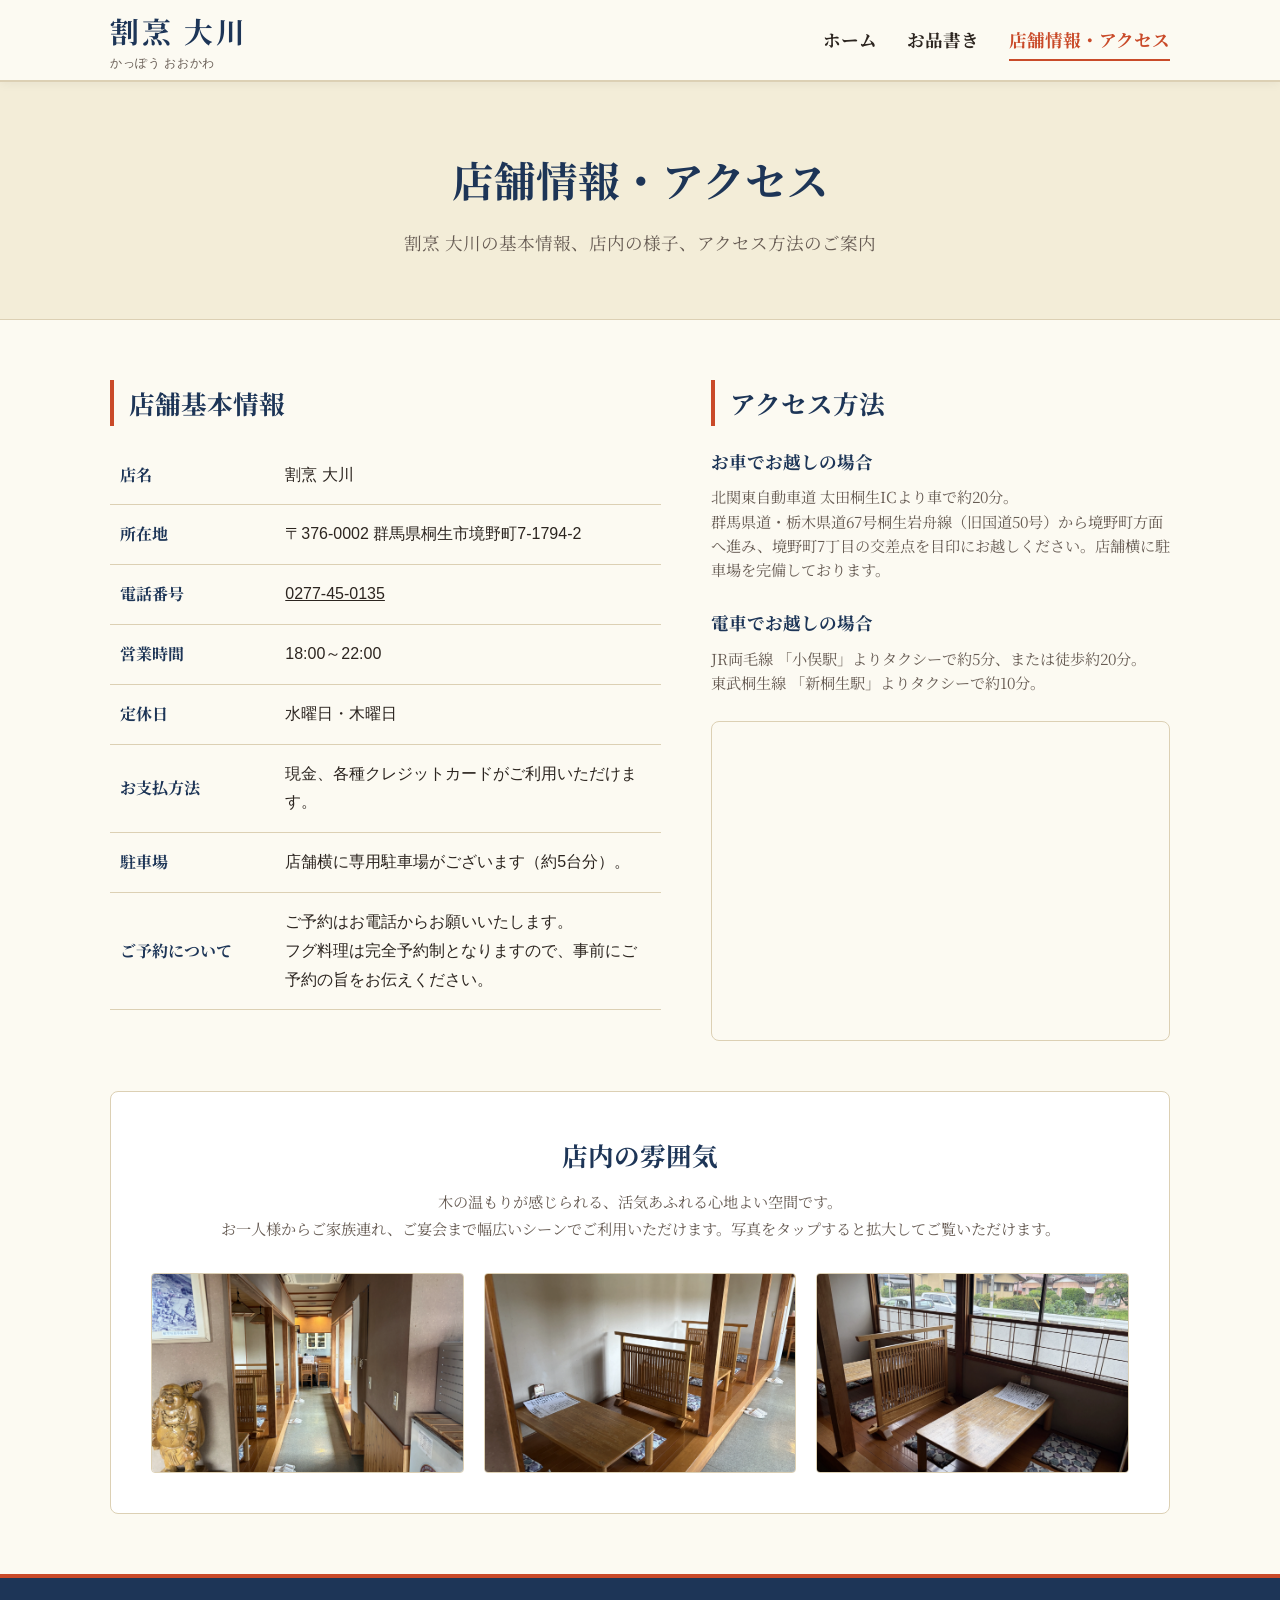
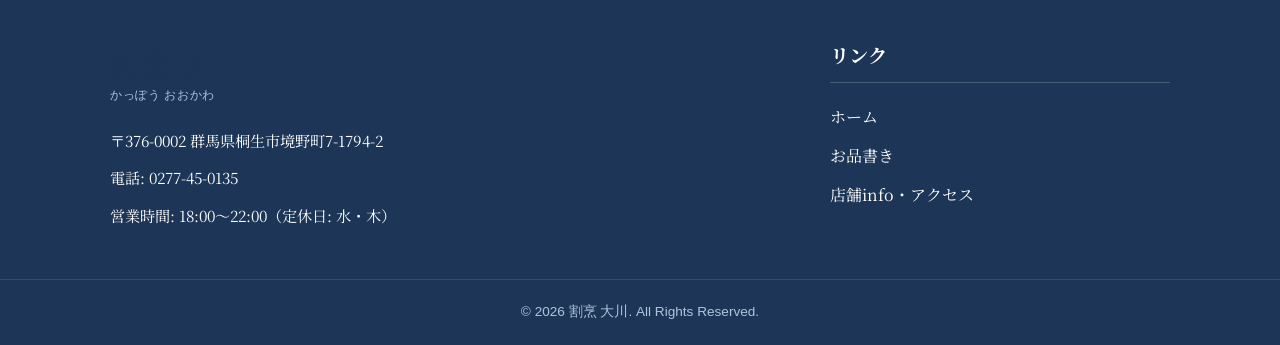
==== info.html @ 44708127 "Add files via upload" ====
<!DOCTYPE html>
<html lang="ja">
<head>
  <meta charset="UTF-8">
  <meta name="viewport" content="width=device-width, initial-scale=1.0">
  <meta name="description" content="割烹 大川の店舗情報およびアクセス案内です。群馬県桐生市境野町に位置し、アットホームで活気ある店内の写真をご覧いただけます。お車や公共交通機関でのアクセス方法、ご予約方法について掲載しています。">
  <title>店舗情報・アクセス - 割烹 大川</title>
  <!-- 共通スタイルシート -->
  <link rel="stylesheet" href="style.css">
</head>
<body>

  <!-- ヘッダー -->
  <header>
    <div class="container header-container">
      <div class="logo">
        <a href="index.html">
          <span class="logo-main">割烹 大川</span>
          <span class="logo-sub">かっぽう おおかわ</span>
        </a>
      </div>

      <!-- デスクトップ用ナビゲーション -->
      <nav class="nav-menu">
        <a href="index.html" class="nav-link">ホーム</a>
        <a href="menu.html" class="nav-link">お品書き</a>
        <a href="info.html" class="nav-link active">店舗情報・アクセス</a>
      </nav>

      <!-- モバイル用ハンバーガーボタン -->
      <button class="hamburger" aria-label="メニューを開閉する" aria-expanded="false">
        <span class="hamburger-line"></span>
      </button>
    </div>
  </header>

  <!-- モバイル用ナビゲーションオーバーレイ -->
  <div class="nav-overlay">
    <button class="nav-overlay-close" aria-label="メニューを閉じる">&times;</button>
    <nav class="nav-overlay-menu">
      <a href="index.html" class="nav-overlay-link">ホーム</a>
      <a href="menu.html" class="nav-overlay-link">お品書き</a>
      <a href="info.html" class="nav-overlay-link active">店舗情報・アクセス</a>
    </nav>
    <div class="nav-overlay-info">
      <p>割烹 大川</p>
      <p>群馬県桐生市境野町7-1794-2</p>
      <p>電話: 0277-45-0135</p>
    </div>

  </div>

  <!-- ページヘッダー -->
  <section class="page-header">
    <div class="container">
      <h1>店舗情報・アクセス</h1>
      <p>割烹 大川の基本情報、店内の様子、アクセス方法のご案内</p>
    </div>
  </section>

  <!-- 店舗詳細情報セクション -->
  <section class="info-section">
    <div class="container">
      <div class="info-grid">
        
        <!-- 店舗基本情報テーブル -->
        <div>
          <h2 class="menu-sub-title" style="margin-bottom: 20px;">店舗基本情報</h2>
          <table class="home-info-table">
            <tbody>
              <tr>
                <th>店名</th>
                <td>割烹 大川</td>
              </tr>
              <tr>
                <th>所在地</th>
                <td>〒376-0002 群馬県桐生市境野町7-1794-2</td>
              </tr>
              <tr>
                <th>電話番号</th>
                <td><a href="tel:0277-45-0135" style="color: inherit; text-decoration: underline;">0277-45-0135</a></td>
              </tr>
              <tr>
                <th>営業時間</th>
                <td>18:00～22:00</td>
              </tr>
              <tr>
                <th>定休日</th>
                <td>水曜日・木曜日</td>
              </tr>
              <tr>
                <th>お支払方法</th>
                <td>現金、各種クレジットカードがご利用いただけます。</td>
              </tr>
              <tr>
                <th>駐車場</th>
                <td>店舗横に専用駐車場がございます（約5台分）。</td>
              </tr>
              <tr>
                <th>ご予約について</th>
                <td>
                  ご予約はお電話からお願いいたします。<br>
                  フグ料理は完全予約制となりますので、事前にご予約の旨をお伝えください。
                </td>
              </tr>
            </tbody>
          </table>

        </div>

        <!-- アクセス方法 -->
        <div>
          <h2 class="menu-sub-title" style="margin-bottom: 20px;">アクセス方法</h2>
          
          <div style="margin-bottom: 25px;">
            <h3 style="font-size: 1.1rem; color: var(--color-primary); margin-bottom: 8px;">お車でお越しの場合</h3>
            <p style="font-size: 0.95rem; color: var(--text-color-sub); line-height: 1.6;">
              北関東自動車道 太田桐生ICより車で約20分。<br>
              群馬県道・栃木県道67号桐生岩舟線（旧国道50号）から境野町方面へ進み、境野町7丁目の交差点を目印にお越しください。店舗横に駐車場を完備しております。
            </p>
          </div>

          <div style="margin-bottom: 25px;">
            <h3 style="font-size: 1.1rem; color: var(--color-primary); margin-bottom: 8px;">電車でお越しの場合</h3>
            <p style="font-size: 0.95rem; color: var(--text-color-sub); line-height: 1.6;">
              JR両毛線 「小俣駅」よりタクシーで約5分、または徒歩約20分。<br>
              東武桐生線 「新桐生駅」よりタクシーで約10分。
            </p>
          </div>

          <!-- 地図埋め込み -->
          <div class="home-info-map-wrap" style="height: 320px;">
            <iframe src="https://www.google.com/maps/embed?pb=!1m18!1m12!1m3!1d3209.7027581177607!2d139.36224347715367!3d36.3800689916238!2m3!1f0!2f0!3f0!3m2!1i1024!2i768!4f13.1!3m3!1m2!1s0x601f464016d9059f%3A0xf8aa94d90693f6e3!2z5Ymy54G5IOWkp-W3dA!5e0!3m2!1sja!2sjp!4v1719810000000!5m2!1sja!2sjp" width="100%" height="100%" style="border:0;" allowfullscreen="" loading="lazy" referrerpolicy="no-referrer-when-downgrade"></iframe>
          </div>
        </div>

      </div>

      <!-- 店内の雰囲気・フォトギャラリー -->
      <div class="gallery-container">
        <h2 class="menu-sub-title text-center" style="border: none; padding-left: 0; margin-bottom: 10px;">店内の雰囲気</h2>
        <p class="text-center" style="color: var(--text-color-sub); font-size: 0.95rem;">
          木の温もりが感じられる、活気あふれる心地よい空間です。<br>
          お一人様からご家族連れ、ご宴会まで幅広いシーンでご利用いただけます。写真をタップすると拡大してご覧いただけます。
        </p>

        <div class="gallery-grid">
          <div class="gallery-item">
            <img src="img/店内1.webp" alt="割烹 大川 店内の様子 1">
          </div>
          <div class="gallery-item">
            <img src="img/店内2.webp" alt="割烹 大川 店内の様子 2">
          </div>
          <div class="gallery-item">
            <img src="img/店内3.webp" alt="割烹 大川 店内の様子 3">
          </div>
        </div>
      </div>

    </div>
  </section>

  <!-- 拡大画像表示用モーダル -->
  <div class="modal">
    <span class="modal-close">&times;</span>
    <img class="modal-content" id="modal-img">
  </div>

  <!-- フッター -->
  <footer>
    <div class="container footer-content">
      <div class="footer-info">
        <div class="logo" style="margin-bottom: 20px;">
          <a href="index.html">
            <span class="logo-main">割烹 大川</span>
            <span class="logo-sub" style="color: #b0c4de;">かっぽう おおかわ</span>
          </a>
        </div>
        <p>〒376-0002 群馬県桐生市境野町7-1794-2</p>
        <p>電話: 0277-45-0135</p>
        <p>営業時間: 18:00～22:00（定休日: 水・木）</p>
      </div>
      
      <div class="footer-links">
        <h3>リンク</h3>
        <ul>
          <li><a href="index.html">ホーム</a></li>
          <li><a href="menu.html">お品書き</a></li>
          <li><a href="info.html">店舗info・アクセス</a></li>
        </ul>
      </div>
      

    </div>
    
    <div class="copyright">
      <p>&copy; 2026 割烹 大川. All Rights Reserved.</p>
    </div>
  </footer>

  <!-- 共通スクリプト -->
  <script src="script.js"></script>
</body>
</html>
---- style.css ----
/* ==========================================================================
   割烹 大川 - 共通スタイルシート (style.css)
   ========================================================================== */

/* Google Fonts から和風の書体をインポート */
@import url('https://fonts.googleapis.com/css2?family=Noto+Serif+JP:wght@400;700&family=Sansita+Swashed&display=swap');

/* --- デザインシステム変数 --- */
:root {
  --bg-color-main: #fcfaf2;      /* 温かみのある和紙風の薄いベージュ */
  --bg-color-sub: #f3edd8;       /* 落ち着いたトーンのセカンド背景 */
  --text-color-main: #2c2520;    /* 墨のような焦げ茶色 */
  --text-color-sub: #665b53;     /* 落ち着いた薄めの茶色 */
  --color-primary: #1d3557;      /* 深い藍色（信頼感・和風の締め） */
  --color-accent: #c94a29;       /* 朱色・柿色（アクセント、完全予約制などの強調） */
  --color-border: #dcd0b4;       /* 障子の桟のようなソフトな境界線 */
  --font-family-serif: 'Noto Serif JP', 'Georgia', serif;
  --font-family-sans: 'Helvetica Neue', Arial, 'Hiragino Kaku Gothic ProN', Meiryo, sans-serif;
  --max-width: 1100px;
  --transition-speed: 0.3s;
}

/* --- リセット & 基本設定 --- */
* {
  box-sizing: border-box;
  margin: 0;
  padding: 0;
}

body {
  font-family: var(--font-family-serif);
  background-color: var(--bg-color-main);
  color: var(--text-color-main);
  line-height: 1.8;
  -webkit-font-smoothing: antialiased;
  -moz-osx-font-smoothing: grayscale;
}

a {
  color: inherit;
  text-decoration: none;
  transition: color var(--transition-speed);
}

img {
  max-width: 100%;
  height: auto;
  vertical-align: middle;
}

ul {
  list-style: none;
}

/* --- ユーティリティクラス --- */
.container {
  max-width: var(--max-width);
  margin: 0 auto;
  padding: 0 20px;
}

.text-center {
  text-align: center;
}

.text-accent {
  color: var(--color-accent);
}

.font-sans {
  font-family: var(--font-family-sans);
}

.section-padding {
  padding: 80px 0;
}

@media (max-width: 768px) {
  .section-padding {
    padding: 50px 0;
  }
}

.btn {
  display: inline-block;
  background-color: var(--color-accent);
  color: #ffffff;
  padding: 12px 30px;
  border-radius: 4px;
  font-weight: bold;
  transition: background-color var(--transition-speed), transform var(--transition-speed);
  box-shadow: 0 4px 6px rgba(201, 74, 41, 0.2);
}

.btn:hover {
  background-color: #aa3d20;
  transform: translateY(-2px);
  color: #ffffff;
}

.badge-reservation {
  display: inline-block;
  background-color: var(--color-accent);
  color: #ffffff;
  font-family: var(--font-family-sans);
  font-size: 0.8rem;
  padding: 2px 8px;
  border-radius: 3px;
  font-weight: bold;
  vertical-align: middle;
  margin-left: 8px;
}

/* --- ヘッダー・ナビゲーション --- */
header {
  background-color: rgba(252, 250, 242, 0.95);
  border-bottom: 2px solid var(--color-border);
  position: sticky;
  top: 0;
  z-index: 100;
  box-shadow: 0 2px 10px rgba(0,0,0,0.05);
}

.header-container {
  display: flex;
  justify-content: space-between;
  align-items: center;
  height: 80px;
}

.logo a {
  display: flex;
  flex-direction: column;
}

.logo-main {
  font-size: 1.8rem;
  font-weight: bold;
  color: var(--color-primary);
  letter-spacing: 0.1em;
}

.logo-sub {
  font-size: 0.75rem;
  font-family: var(--font-family-sans);
  color: var(--text-color-sub);
  letter-spacing: 0.05em;
  margin-top: -4px;
}

/* デスクトップ用ナビゲーション */
.nav-menu {
  display: flex;
  gap: 30px;
}

.nav-link {
  font-size: 1.1rem;
  font-weight: 700;
  position: relative;
  padding: 5px 0;
}

.nav-link::after {
  content: '';
  position: absolute;
  bottom: 0;
  left: 0;
  width: 100%;
  height: 2px;
  background-color: var(--color-primary);
  transform: scaleX(0);
  transform-origin: right;
  transition: transform var(--transition-speed) ease-in-out;
}

.nav-link:hover {
  color: var(--color-primary);
}

.nav-link:hover::after {
  transform: scaleX(1);
  transform-origin: left;
}

.nav-link.active {
  color: var(--color-accent);
}

.nav-link.active::after {
  background-color: var(--color-accent);
  transform: scaleX(1);
}

/* ハンバーガーメニューボタン */
.hamburger {
  display: none;
  background: none;
  border: none;
  cursor: pointer;
  width: 44px;
  height: 44px;
  position: relative;
  z-index: 102;
  justify-content: center;
  align-items: center;
}

.hamburger-line {
  display: block;
  width: 24px;
  height: 2px;
  background-color: var(--color-primary);
  position: absolute;
  transition: transform var(--transition-speed) ease, background-color var(--transition-speed) ease;
}

.hamburger-line::before,
.hamburger-line::after {
  content: '';
  display: block;
  width: 24px;
  height: 2px;
  background-color: var(--color-primary);
  position: absolute;
  transition: transform var(--transition-speed) ease, top var(--transition-speed) ease, bottom var(--transition-speed) ease;
}

.hamburger-line::before {
  top: -8px;
}

.hamburger-line::after {
  bottom: -8px;
}

/* ハンバーガーメニュー開いた状態の変形 */
.hamburger.is-active .hamburger-line {
  background-color: transparent;
}

.hamburger.is-active .hamburger-line::before {
  top: 0;
  transform: rotate(45deg);
}

.hamburger.is-active .hamburger-line::after {
  bottom: 0;
  transform: rotate(-45deg);
}

/* モバイル用ナビゲーションオーバーレイ */
.nav-overlay {
  display: none;
}

/* --- フッター --- */
footer {
  background-color: var(--color-primary);
  color: #ffffff;
  padding: 60px 0 20px 0;
  border-top: 4px solid var(--color-accent);
}

.footer-content {
  display: grid;
  grid-template-columns: 2fr 1fr;
  gap: 40px;
  margin-bottom: 40px;
}

@media (max-width: 768px) {
  .footer-content {
    grid-template-columns: 1fr;
    gap: 30px;
  }
}

.footer-logo .logo-main {
  color: #ffffff;
}

.footer-logo .logo-sub {
  color: #b0c4de;
}

.footer-info p {
  margin-bottom: 10px;
  font-size: 0.95rem;
}

.footer-links h3,
.footer-sns h3 {
  font-size: 1.2rem;
  margin-bottom: 20px;
  border-bottom: 1px solid rgba(255,255,255,0.2);
  padding-bottom: 10px;
}

.footer-links ul li {
  margin-bottom: 10px;
}

.footer-links ul li a:hover {
  color: #f3edd8;
  text-decoration: underline;
}

.footer-sns-link {
  display: inline-flex;
  align-items: center;
  gap: 10px;
  background-color: rgba(255,255,255,0.1);
  padding: 8px 16px;
  border-radius: 4px;
  font-weight: bold;
  font-family: var(--font-family-sans);
  transition: background-color var(--transition-speed);
}

.footer-sns-link:hover {
  background-color: var(--color-accent);
  color: #ffffff;
}

.copyright {
  text-align: center;
  padding-top: 20px;
  border-top: 1px solid rgba(255,255,255,0.1);
  font-size: 0.85rem;
  color: #b0c4de;
  font-family: var(--font-family-sans);
}

/* --- ページ共通装飾 --- */
.section-title {
  font-size: 2.2rem;
  font-weight: bold;
  text-align: center;
  margin-bottom: 40px;
  color: var(--color-primary);
  position: relative;
  padding-bottom: 15px;
}

.section-title::after {
  content: '';
  position: absolute;
  bottom: 0;
  left: 50%;
  transform: translateX(-50%);
  width: 60px;
  height: 3px;
  background-color: var(--color-accent);
}

@media (max-width: 768px) {
  .section-title {
    font-size: 1.8rem;
    margin-bottom: 30px;
  }
}

/* ==========================================================================
   個別ページスタイル
   ========================================================================== */

/* --- トップページ (index.html) --- */
.hero {
  position: relative;
  height: 500px;
  background-color: #333;
  overflow: hidden;
  display: flex;
  align-items: center;
  justify-content: center;
  text-align: center;
  color: #ffffff;
}

.hero::after {
  content: '';
  position: absolute;
  top: 0;
  left: 0;
  width: 100%;
  height: 100%;
  background: radial-gradient(circle, rgba(0,0,0,0.3) 0%, rgba(0,0,0,0.7) 100%);
  z-index: 1;
}

.hero-bg {
  position: absolute;
  top: 50%;
  left: 50%;
  transform: translate(-50%, -50%);
  min-width: 100%;
  min-height: 100%;
  object-fit: cover;
  opacity: 0.75;
}

.hero-content {
  position: relative;
  z-index: 2;
  padding: 0 20px;
}

.hero-tagline {
  font-size: 1.4rem;
  letter-spacing: 0.2em;
  margin-bottom: 15px;
  font-weight: normal;
}

.hero-title {
  font-size: 3.8rem;
  letter-spacing: 0.15em;
  font-weight: bold;
  margin-bottom: 25px;
  text-shadow: 2px 2px 10px rgba(0,0,0,0.6);
}

@media (max-width: 768px) {
  .hero {
    height: 400px;
  }
  .hero-tagline {
    font-size: 1.1rem;
  }
  .hero-title {
    font-size: 2.5rem;
    margin-bottom: 20px;
  }
}

/* メッセージセクション */
.intro-text-box {
  background-color: #ffffff;
  border: 1px solid var(--color-border);
  padding: 50px 40px;
  border-radius: 8px;
  box-shadow: 0 4px 15px rgba(0,0,0,0.02);
  max-width: 800px;
  margin: 0 auto;
}

.intro-lead {
  font-size: 1.5rem;
  color: var(--color-primary);
  font-weight: bold;
  margin-bottom: 20px;
  line-height: 1.6;
}

.intro-desc {
  font-size: 1.1rem;
  color: var(--text-color-sub);
  margin-bottom: 25px;
}

@media (max-width: 768px) {
  .intro-text-box {
    padding: 30px 20px;
  }
  .intro-lead {
    font-size: 1.25rem;
  }
  .intro-desc {
    font-size: 1rem;
  }
}

/* フグ大々的打ち出しセクション */
.fugu-featured-section {
  background-color: var(--bg-color-sub);
  border-top: 1px solid var(--color-border);
  border-bottom: 1px solid var(--color-border);
}

.fugu-featured-card {
  display: flex;
  background-color: #ffffff;
  border-radius: 8px;
  overflow: hidden;
  box-shadow: 0 10px 25px rgba(0,0,0,0.05);
  border: 1px solid var(--color-border);
}

.fugu-featured-img {
  flex: 1.2;
  min-height: 380px;
  background-size: cover;
  background-position: center;
}

.fugu-featured-content {
  flex: 1;
  padding: 50px;
  display: flex;
  flex-direction: column;
  justify-content: center;
}

.fugu-featured-badge {
  align-self: flex-start;
  background-color: var(--color-accent);
  color: #ffffff;
  padding: 4px 12px;
  font-weight: bold;
  font-size: 0.9rem;
  margin-bottom: 20px;
  letter-spacing: 0.1em;
  border-radius: 2px;
}

.fugu-featured-title {
  font-size: 2.2rem;
  font-weight: bold;
  color: var(--color-primary);
  margin-bottom: 20px;
  line-height: 1.4;
}

.fugu-featured-desc {
  font-size: 1.1rem;
  color: var(--text-color-main);
  margin-bottom: 30px;
  line-height: 1.8;
}

.fugu-featured-btn-wrap {
  margin-top: auto;
}

@media (max-width: 992px) {
  .fugu-featured-card {
    flex-direction: column;
  }
  .fugu-featured-img {
    min-height: 300px;
  }
  .fugu-featured-content {
    padding: 30px;
  }
  .fugu-featured-title {
    font-size: 1.8rem;
  }
}

/* フグ3点プレビューグリッド */
.fugu-preview-grid {
  display: grid;
  grid-template-columns: repeat(3, 1fr);
  gap: 30px;
  margin-top: 50px;
}

.fugu-preview-item {
  background-color: #ffffff;
  border: 1px solid var(--color-border);
  border-radius: 6px;
  overflow: hidden;
  box-shadow: 0 4px 10px rgba(0,0,0,0.02);
  transition: transform var(--transition-speed);
}

.fugu-preview-item:hover {
  transform: translateY(-5px);
}

.fugu-preview-img-wrap {
  height: 200px;
  overflow: hidden;
  background-color: #eee;
}

.fugu-preview-img-wrap img {
  width: 100%;
  height: 100%;
  object-fit: cover;
  transition: transform var(--transition-speed);
}

.fugu-preview-item:hover .fugu-preview-img-wrap img {
  transform: scale(1.05);
}

.fugu-preview-info {
  padding: 20px;
  text-align: center;
}

.fugu-preview-name {
  font-size: 1.25rem;
  font-weight: bold;
  color: var(--color-primary);
  margin-bottom: 10px;
}

.fugu-preview-text {
  font-size: 0.95rem;
  color: var(--text-color-sub);
}

@media (max-width: 768px) {
  .fugu-preview-grid {
    grid-template-columns: 1fr;
    gap: 20px;
  }
}

/* ホームアクセス簡易セクション */
.home-info-section {
  background-color: #ffffff;
  border-top: 1px solid var(--color-border);
}

.home-info-columns {
  display: grid;
  grid-template-columns: 1.2fr 1fr;
  gap: 50px;
  align-items: center;
}

.home-info-table {
  width: 100%;
  border-collapse: collapse;
}

.home-info-table th,
.home-info-table td {
  padding: 15px 10px;
  border-bottom: 1px solid var(--color-border);
  text-align: left;
}

.home-info-table th {
  font-weight: bold;
  color: var(--color-primary);
  width: 30%;
  font-size: 1rem;
}

.home-info-table td {
  color: var(--text-color-main);
  font-family: var(--font-family-sans);
}

.home-info-map-wrap {
  border: 1px solid var(--color-border);
  border-radius: 8px;
  overflow: hidden;
  height: 300px;
}

@media (max-width: 768px) {
  .home-info-columns {
    grid-template-columns: 1fr;
    gap: 30px;
  }
  .home-info-map-wrap {
    height: 250px;
  }
}

/* --- お品書きページ (menu.html) --- */
.page-header {
  background-color: var(--bg-color-sub);
  border-bottom: 1px solid var(--color-border);
  text-align: center;
  padding: 60px 0;
}

.page-header h1 {
  font-size: 2.6rem;
  color: var(--color-primary);
  margin-bottom: 10px;
}

.page-header p {
  font-size: 1.1rem;
  color: var(--text-color-sub);
}

@media (max-width: 768px) {
  .page-header {
    padding: 40px 0;
  }
  .page-header h1 {
    font-size: 2rem;
  }
}

.menu-section {
  padding: 60px 0;
}

.menu-section:nth-of-type(even) {
  background-color: #ffffff;
  border-top: 1px solid var(--color-border);
  border-bottom: 1px solid var(--color-border);
}

.menu-sub-title {
  font-size: 1.6rem;
  font-weight: bold;
  color: var(--color-primary);
  margin-bottom: 30px;
  border-left: 4px solid var(--color-accent);
  padding-left: 15px;
}

/* フグ料理お品書きレイアウト（画像あり） */
.menu-fugu-list {
  display: flex;
  flex-direction: column;
  gap: 50px;
}

.menu-fugu-item {
  display: flex;
  gap: 40px;
  background-color: #ffffff;
  border: 1px solid var(--color-border);
  border-radius: 8px;
  overflow: hidden;
  box-shadow: 0 4px 15px rgba(0,0,0,0.02);
}

.menu-fugu-item:nth-child(even) {
  flex-direction: row-reverse;
}

.menu-fugu-img {
  flex: 1;
  height: 300px;
  overflow: hidden;
}

.menu-fugu-img img {
  width: 100%;
  height: 100%;
  object-fit: cover;
}

.menu-fugu-detail {
  flex: 1.2;
  padding: 40px;
  display: flex;
  flex-direction: column;
  justify-content: center;
}

.menu-fugu-name {
  font-size: 1.6rem;
  font-weight: bold;
  color: var(--color-primary);
  margin-bottom: 15px;
  display: flex;
  align-items: center;
  justify-content: space-between;
}

.menu-fugu-price {
  font-size: 1.3rem;
  color: var(--color-accent);
  font-family: var(--font-family-sans);
}

.menu-fugu-desc {
  font-size: 1rem;
  color: var(--text-color-sub);
  line-height: 1.8;
}

@media (max-width: 768px) {
  .menu-fugu-item,
  .menu-fugu-item:nth-child(even) {
    flex-direction: column;
  }
  .menu-fugu-img {
    height: 220px;
  }
  .menu-fugu-detail {
    padding: 25px;
  }
  .menu-fugu-name {
    font-size: 1.4rem;
    flex-direction: column;
    align-items: flex-start;
    gap: 5px;
  }
}

/* 通常メニューレイアウト（和風メニューリスト） */
.menu-classic-grid {
  display: grid;
  grid-template-columns: repeat(2, 1fr);
  gap: 30px 50px;
}

.menu-classic-item {
  border-bottom: 1px dashed var(--color-border);
  padding-bottom: 15px;
}

.menu-classic-header {
  display: flex;
  justify-content: space-between;
  align-items: baseline;
  margin-bottom: 8px;
}

.menu-classic-name {
  font-size: 1.2rem;
  font-weight: bold;
  color: var(--color-primary);
}

.menu-classic-price {
  font-family: var(--font-family-sans);
  color: var(--color-accent);
  font-weight: bold;
}

.menu-classic-desc {
  font-size: 0.9rem;
  color: var(--text-color-sub);
}

@media (max-width: 768px) {
  .menu-classic-grid {
    grid-template-columns: 1fr;
    gap: 20px;
  }
}

/* お酒セクション */
.drink-intro-box {
  background-color: var(--bg-color-sub);
  border: 1px solid var(--color-border);
  padding: 30px;
  border-radius: 6px;
  margin-bottom: 40px;
  text-align: center;
}

.drink-intro-title {
  font-size: 1.3rem;
  font-weight: bold;
  color: var(--color-primary);
  margin-bottom: 10px;
}

/* --- 店舗情報・アクセス (info.html) --- */
.info-section {
  padding: 60px 0;
}

.info-grid {
  display: grid;
  grid-template-columns: 1.2fr 1fr;
  gap: 50px;
}

@media (max-width: 992px) {
  .info-grid {
    grid-template-columns: 1fr;
    gap: 40px;
  }
}

/* ギャラリーセクション */
.gallery-container {
  margin-top: 50px;
  background-color: #ffffff;
  border: 1px solid var(--color-border);
  padding: 40px;
  border-radius: 8px;
}

.gallery-grid {
  display: grid;
  grid-template-columns: repeat(3, 1fr);
  gap: 20px;
  margin-top: 30px;
}

.gallery-item {
  height: 200px;
  overflow: hidden;
  border-radius: 4px;
  border: 1px solid var(--color-border);
  cursor: pointer;
  position: relative;
}

.gallery-item img {
  width: 100%;
  height: 100%;
  object-fit: cover;
  transition: transform var(--transition-speed) ease;
}

.gallery-item:hover img {
  transform: scale(1.08);
}

@media (max-width: 768px) {
  .gallery-container {
    padding: 20px;
  }
  .gallery-grid {
    grid-template-columns: 1fr;
    gap: 15px;
  }
  .gallery-item {
    height: 180px;
  }
}

/* モーダル表示 (ギャラリー拡大用) */
.modal {
  display: none;
  position: fixed;
  z-index: 200;
  padding-top: 100px;
  left: 0;
  top: 0;
  width: 100%;
  height: 100%;
  overflow: auto;
  background-color: rgba(0,0,0,0.85);
}

.modal-content {
  margin: auto;
  display: block;
  width: 80%;
  max-width: 800px;
  border-radius: 4px;
  border: 2px solid #fff;
  box-shadow: 0 5px 25px rgba(0,0,0,0.5);
  animation: zoomIn 0.3s;
}

@keyframes zoomIn {
  from {transform: scale(0.9); opacity: 0;}
  to {transform: scale(1); opacity: 1;}
}

.modal-close {
  position: absolute;
  top: 30px;
  right: 35px;
  color: #f1f1f1;
  font-size: 40px;
  font-weight: bold;
  cursor: pointer;
  transition: color var(--transition-speed);
}

.modal-close:hover {
  color: var(--color-accent);
}

@media (max-width: 768px) {
  .modal-content {
    width: 95%;
  }
  .modal-close {
    top: 15px;
    right: 20px;
  }
}

/* モバイル用ナビゲーションオーバーレイ(メニュー展開時) */
@media (max-width: 768px) {
  .nav-menu {
    display: none; /* デスクトップ用メニューは非表示 */
  }

  .hamburger {
    display: flex; /* モバイルではハンバーガーを表示 */
  }

  .nav-overlay {
    display: block;
    position: fixed;
    top: 0;
    left: 0;
    width: 100%;
    height: 100vh;
    background-color: var(--bg-color-main);
    z-index: 101;
    transform: translateX(100%);
    transition: transform var(--transition-speed) cubic-bezier(0.77, 0.2, 0.05, 1.0);
    display: flex;
    flex-direction: column;
    justify-content: center;
    align-items: center;
  }

  .nav-overlay.is-open {
    transform: translateX(0);
  }

  .nav-overlay-menu {
    display: flex;
    flex-direction: column;
    align-items: center;
    gap: 30px;
  }

  .nav-overlay-link {
    font-size: 1.6rem;
    font-weight: bold;
    color: var(--color-primary);
  }

  .nav-overlay-link.active {
    color: var(--color-accent);
  }

  .nav-overlay-info {
    margin-top: 60px;
    text-align: center;
    font-size: 0.9rem;
    color: var(--text-color-sub);
    line-height: 1.6;
  }

  .nav-overlay-sns {
    margin-top: 20px;
  }

  .nav-overlay-close {
    position: absolute;
    top: 20px;
    right: 20px;
    font-size: 3rem;
    background: none;
    border: none;
    color: var(--color-primary);
    cursor: pointer;
    z-index: 103;
    line-height: 1;
    padding: 10px;
  }

  /* モバイル時のフグコース価格サイズ調整 */
  .fugu-course-price {
    font-size: clamp(1.1rem, 5vw, 1.4rem);
  }
  .fugu-course-card-price {
    font-size: clamp(1.3rem, 6vw, 1.8rem);
  }
}

/* フグコース関連スタイル（通常定義） */
.fugu-course-box {
  background-color: var(--bg-color-main);
  border: 1px solid var(--color-border);
  padding: 15px;
  border-radius: 4px;
  margin-bottom: 20px;
  text-align: center;
}
.fugu-course-label {
  font-size: 1.2rem;
  font-weight: bold;
  color: var(--color-primary);
  margin-bottom: 5px;
}
.fugu-course-price {
  font-size: 1.6rem;
  font-weight: bold;
  color: var(--color-accent);
  margin: 0;
  font-family: var(--font-family-sans);
  white-space: nowrap;
}

.fugu-course-card-wrap {
  background-color: #ffffff;
  border: 2px solid var(--color-accent);
  padding: 25px;
  border-radius: 8px;
  margin-bottom: 40px;
  text-align: center;
  box-shadow: 0 4px 15px rgba(201, 74, 41, 0.05);
  max-width: 600px;
  margin-left: auto;
  margin-right: auto;
}
.fugu-course-card-title {
  font-size: 1.4rem;
  font-weight: bold;
  color: var(--color-primary);
  margin-bottom: 10px;
  border-bottom: 1px solid var(--color-border);
  padding-bottom: 10px;
  letter-spacing: 0.05em;
}
.fugu-course-card-price {
  font-size: 2.2rem;
  font-weight: bold;
  color: var(--color-accent);
  margin: 0;
  font-family: var(--font-family-sans);
  white-space: nowrap;
}
.fugu-course-card-note {
  font-size: 0.9rem;
  color: var(--text-color-sub);
  margin-top: 10px;
  margin-bottom: 0;
}
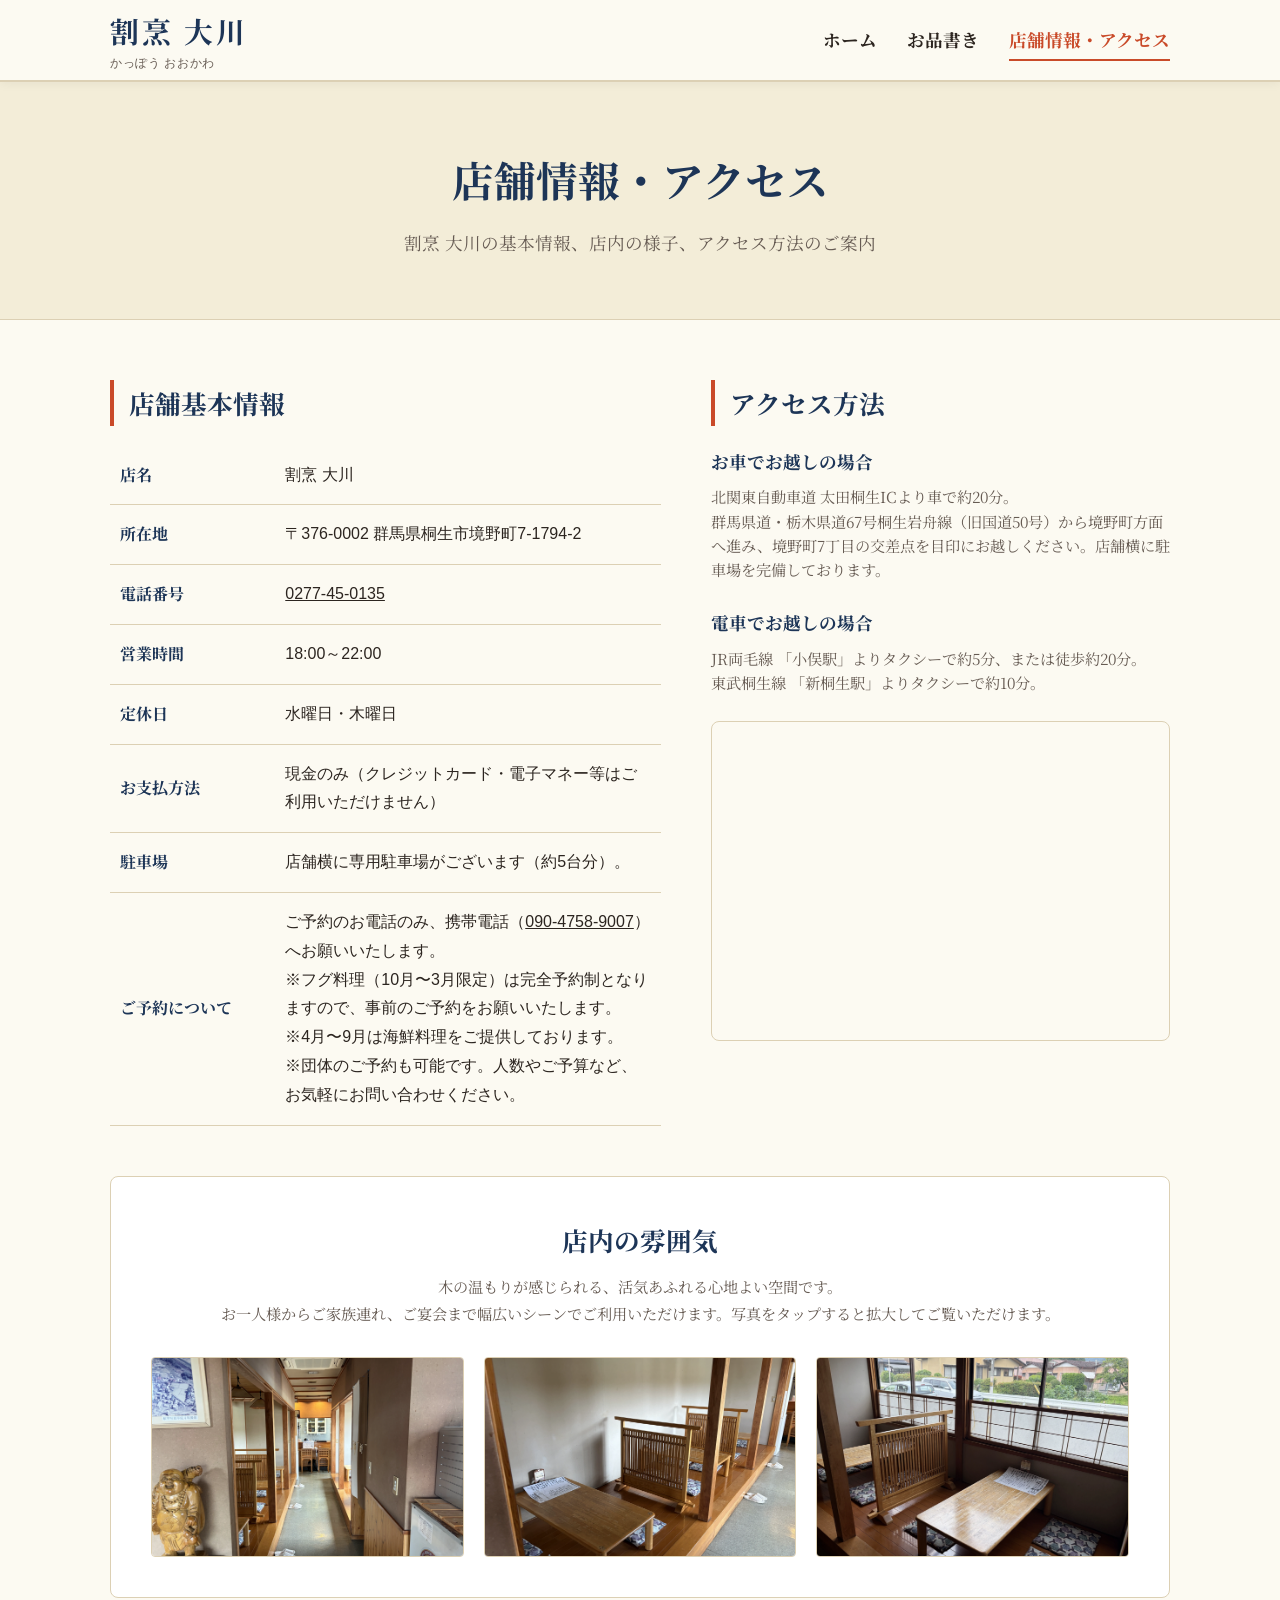
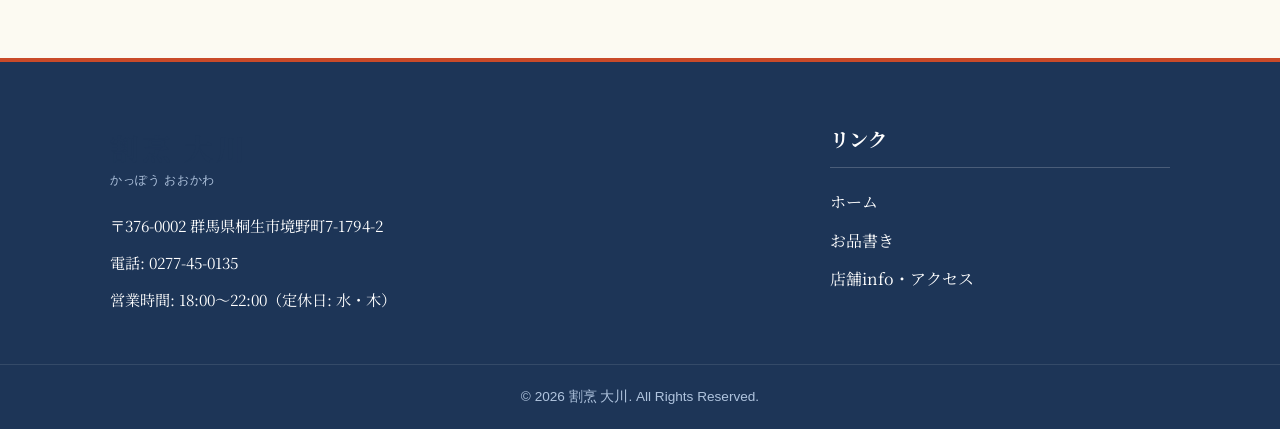
==== commit d96c1ad8: "Add files via upload" ====
--- a/info.html
+++ b/info.html
@@ -90,7 +90,7 @@
               </tr>
               <tr>
                 <th>お支払方法</th>
-                <td>現金、各種クレジットカードがご利用いただけます。</td>
+                <td>現金のみ（クレジットカード・電子マネー等はご利用いただけません）</td>
               </tr>
               <tr>
                 <th>駐車場</th>
@@ -99,8 +99,10 @@
               <tr>
                 <th>ご予約について</th>
                 <td>
-                  ご予約はお電話からお願いいたします。<br>
-                  フグ料理は完全予約制となりますので、事前にご予約の旨をお伝えください。
+                  ご予約のお電話のみ、携帯電話（<a href="tel:090-4758-9007" style="color: inherit; text-decoration: underline;">090-4758-9007</a>）へお願いいたします。<br>
+                  ※フグ料理（10月〜3月限定）は完全予約制となりますので、事前のご予約をお願いいたします。<br>
+                  ※4月〜9月は海鮮料理をご提供しております。<br>
+                  ※団体のご予約も可能です。人数やご予算など、お気軽にお問い合わせください。
                 </td>
               </tr>
             </tbody>
